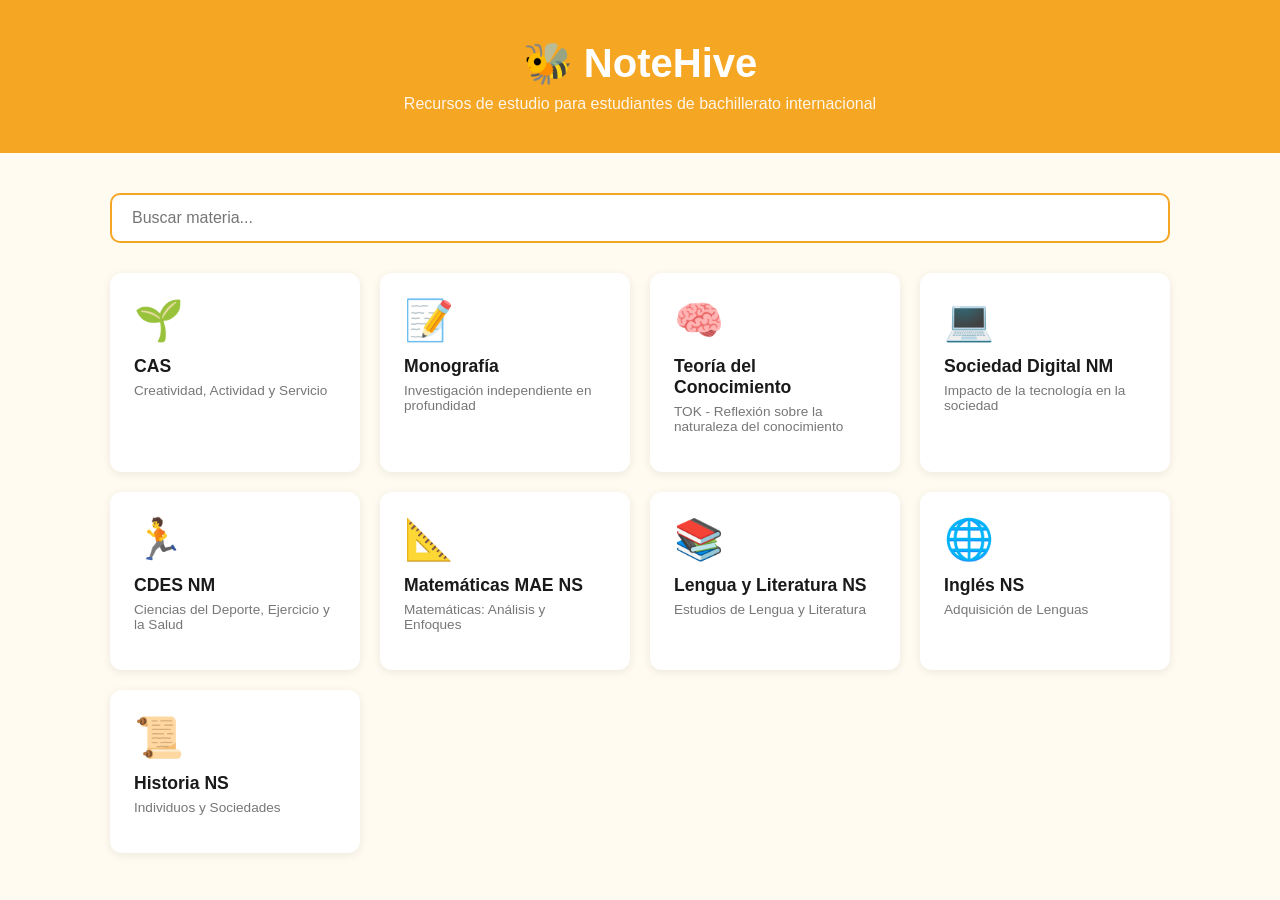
==== index.html @ b163bf1d "feat: estructura base y tarjetas de materias" ====
<!DOCTYPE html>
<html lang="es">
<head>
  <meta charset="UTF-8" />
  <meta name="viewport" content="width=device-width, initial-scale=1.0"/>
  <title>NoteHive 🐝</title>
  <link rel="stylesheet" href="css/styles.css" />
</head>
<body>

  <header>
    <h1>🐝 NoteHive</h1>
    <p>Recursos de estudio para estudiantes de bachillerato internacional</p>
  </header>

  <main>
    <input type="text" id="search" placeholder="Buscar materia..." />
    <div id="subjects-container"></div>
  </main>

  <script src="js/main.js"></script>
</body>
</html>
---- css/styles.css ----
* {
  margin: 0;
  padding: 0;
  box-sizing: border-box;
}

body {
  font-family: 'Segoe UI', sans-serif;
  background-color: #fffbf0;
  color: #2d2d2d;
}

header {
  background-color: #f5a623;
  padding: 40px 20px;
  text-align: center;
}

header h1 {
  font-size: 2.5rem;
  color: white;
}

header p {
  color: white;
  margin-top: 8px;
  font-size: 1rem;
  opacity: 0.9;
}

main {
  max-width: 1100px;
  margin: 40px auto;
  padding: 0 20px;
}

#search {
  width: 100%;
  padding: 14px 20px;
  font-size: 1rem;
  border: 2px solid #f5a623;
  border-radius: 10px;
  margin-bottom: 30px;
  outline: none;
}

#search:focus {
  border-color: #e09000;
}

#subjects-container {
  display: grid;
  grid-template-columns: repeat(auto-fill, minmax(250px, 1fr));
  gap: 20px;
}

.card {
  background: white;
  border-radius: 12px;
  padding: 24px;
  box-shadow: 0 2px 10px rgba(0,0,0,0.08);
  transition: transform 0.2s;
  cursor: pointer;
}

.card:hover {
  transform: translateY(-4px);
}

.card-emoji {
  font-size: 2.5rem;
  margin-bottom: 12px;
}

.card h2 {
  font-size: 1.1rem;
  margin-bottom: 6px;
  color: #1a1a1a;
}

.card p {
  font-size: 0.85rem;
  color: #777;
  margin-bottom: 14px;
}

.tags {
  display: flex;
  flex-wrap: wrap;
  gap: 6px;
}

.tag {
  background-color: #fff4e0;
  color: #e09000;
  font-size: 0.75rem;
  padding: 4px 10px;
  border-radius: 20px;
  font-weight: 600;
}
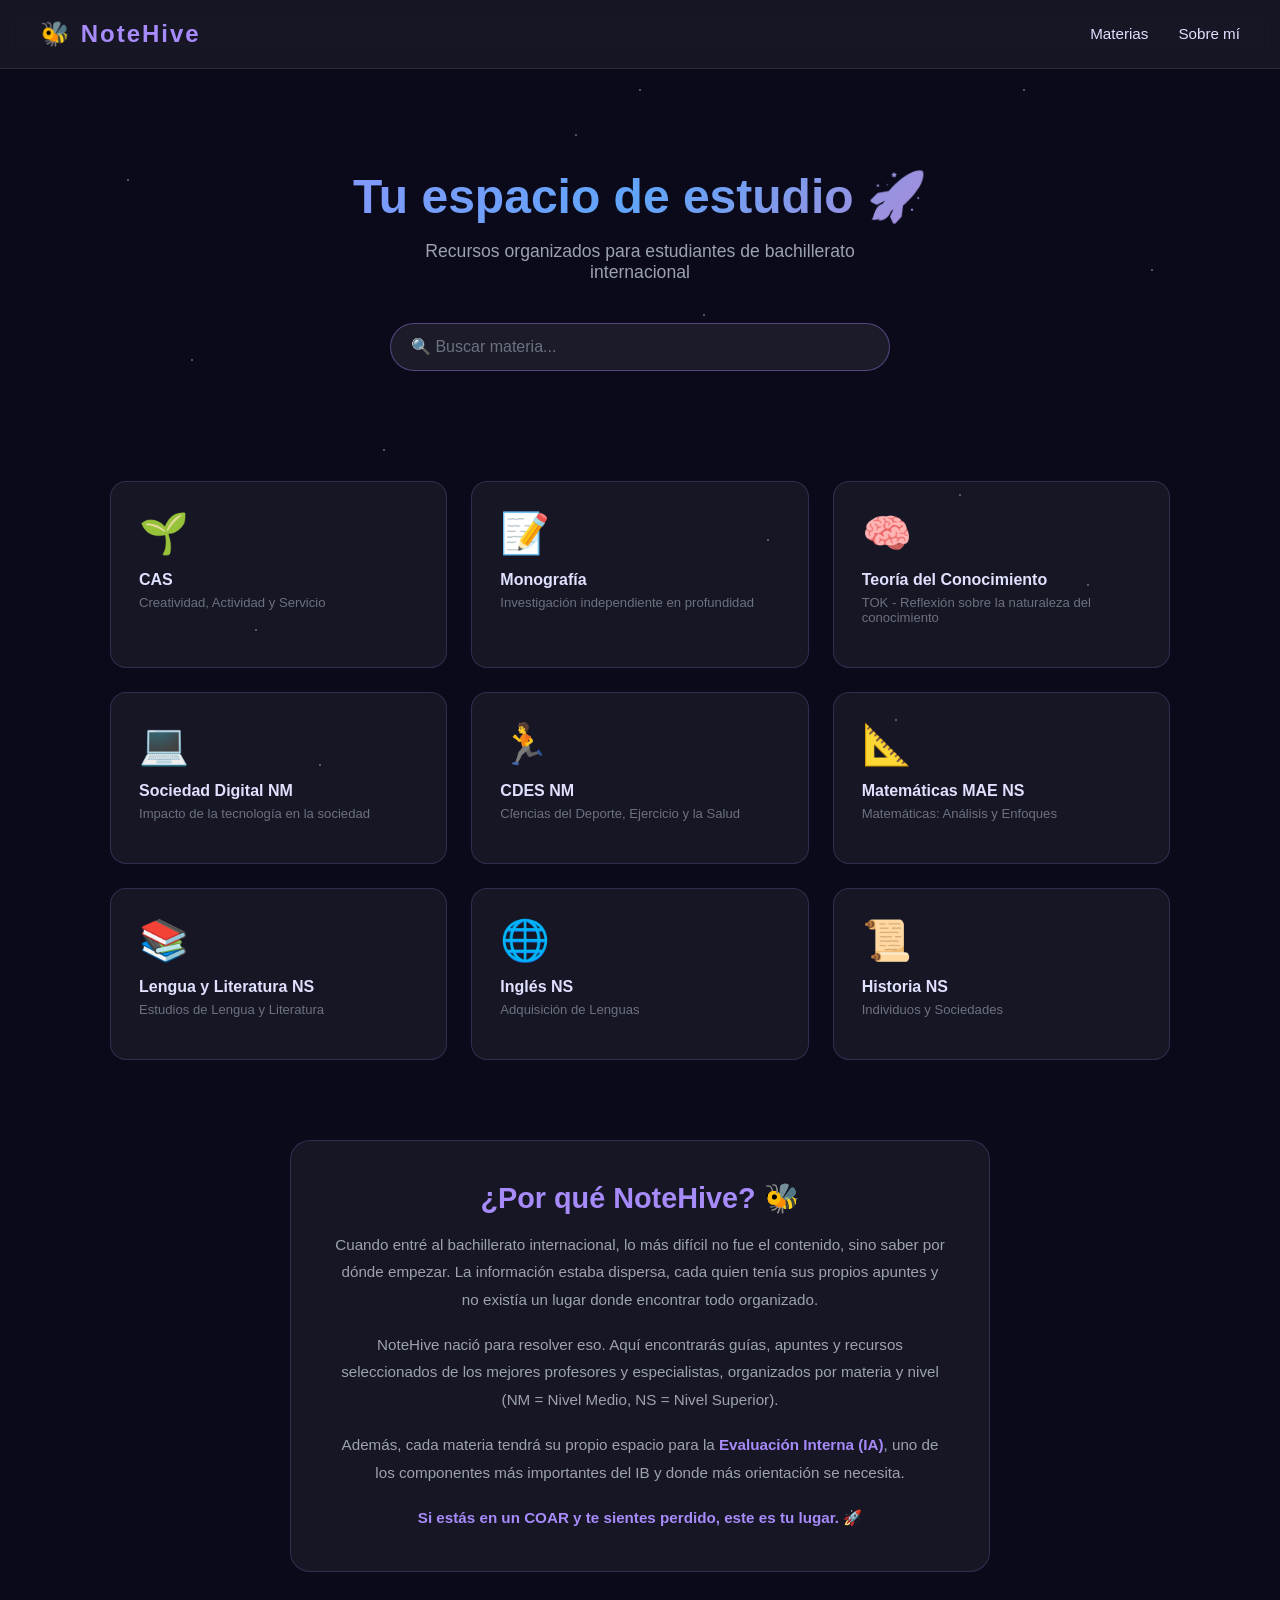
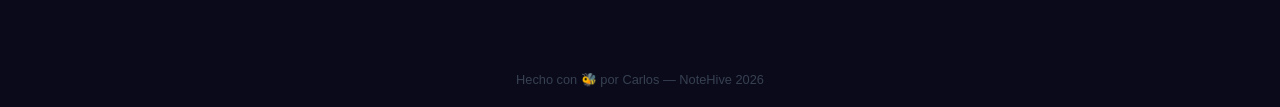
==== commit ad465763: "feat: sección sobre NoteHive y por qué fue creado" ====
--- a/index.html
+++ b/index.html
@@ -8,15 +8,52 @@
 </head>
 <body>
 
-  <header>
+  <nav>
     <h1>🐝 NoteHive</h1>
-    <p>Recursos de estudio para estudiantes de bachillerato internacional</p>
-  </header>
+    <ul>
+      <li><a href="#materias">Materias</a></li>
+      <li><a href="#sobre-mi">Sobre mí</a></li>
+    </ul>
+  </nav>
 
-  <main>
-    <input type="text" id="search" placeholder="Buscar materia..." />
+  <section class="hero">
+    <h2>Tu espacio de estudio 🚀</h2>
+    <p>Recursos organizados para estudiantes de bachillerato internacional</p>
+    <input type="text" id="search" placeholder="🔍 Buscar materia..." />
+  </section>
+
+  <main id="materias">
     <div id="subjects-container"></div>
   </main>
+
+  <section id="sobre-mi">
+    <h2>¿Por qué NoteHive? 🐝</h2>
+    <p>
+      Cuando entré al bachillerato internacional, lo más difícil no fue el contenido, 
+      sino saber por dónde empezar. La información estaba dispersa, cada quien tenía 
+      sus propios apuntes y no existía un lugar donde encontrar todo organizado.
+    </p>
+    <br>
+    <p>
+      NoteHive nació para resolver eso. Aquí encontrarás guías, apuntes y recursos 
+      seleccionados de los mejores profesores y especialistas, organizados por materia 
+      y nivel (NM = Nivel Medio, NS = Nivel Superior).
+    </p>
+    <br>
+    <p>
+      Además, cada materia tendrá su propio espacio para la 
+      <strong style="color:#a78bfa">Evaluación Interna (IA)</strong>, 
+      uno de los componentes más importantes del IB y donde más orientación se necesita.
+    </p>
+    <br>
+    <p style="color:#a78bfa; font-weight:600;">
+      Si estás en un COAR y te sientes perdido, este es tu lugar. 🚀
+    </p>
+  </section>
+
+  <footer>
+    <p>Hecho con 🐝 por Carlos — NoteHive 2026</p>
+  </footer>
 
   <script src="js/main.js"></script>
 </body>
--- a/css/styles.css
+++ b/css/styles.css
@@ -6,81 +6,165 @@
 
 body {
   font-family: 'Segoe UI', sans-serif;
-  background-color: #fffbf0;
-  color: #2d2d2d;
-}
-
-header {
-  background-color: #f5a623;
-  padding: 40px 20px;
+  background-color: #0a0a1a;
+  color: #e0e0ff;
+  min-height: 100vh;
+}
+
+/* ESTRELLAS */
+body::before {
+  content: '';
+  position: fixed;
+  top: 0; left: 0;
+  width: 100%; height: 100%;
+  background-image:
+    radial-gradient(1px 1px at 10% 20%, white, transparent),
+    radial-gradient(1px 1px at 30% 50%, white, transparent),
+    radial-gradient(1px 1px at 50% 10%, white, transparent),
+    radial-gradient(1px 1px at 70% 80%, white, transparent),
+    radial-gradient(1px 1px at 90% 30%, white, transparent),
+    radial-gradient(1px 1px at 20% 70%, white, transparent),
+    radial-gradient(1px 1px at 60% 60%, white, transparent),
+    radial-gradient(1px 1px at 80% 10%, white, transparent),
+    radial-gradient(1px 1px at 40% 90%, white, transparent),
+    radial-gradient(1px 1px at 15% 40%, white, transparent),
+    radial-gradient(1px 1px at 55% 35%, white, transparent),
+    radial-gradient(1px 1px at 75% 55%, white, transparent),
+    radial-gradient(1px 1px at 25% 85%, white, transparent),
+    radial-gradient(1px 1px at 85% 65%, white, transparent),
+    radial-gradient(1px 1px at 45% 15%, white, transparent);
+  pointer-events: none;
+  z-index: 0;
+}
+
+/* NAVBAR */
+nav {
+  display: flex;
+  justify-content: space-between;
+  align-items: center;
+  padding: 20px 40px;
+  background: rgba(255,255,255,0.05);
+  backdrop-filter: blur(10px);
+  border-bottom: 1px solid rgba(255,255,255,0.1);
+  position: sticky;
+  top: 0;
+  z-index: 100;
+}
+
+nav h1 {
+  font-size: 1.5rem;
+  color: #a78bfa;
+  letter-spacing: 2px;
+}
+
+nav ul {
+  list-style: none;
+  display: flex;
+  gap: 30px;
+}
+
+nav ul li a {
+  color: #e0e0ff;
+  text-decoration: none;
+  font-size: 0.95rem;
+  transition: color 0.2s;
+}
+
+nav ul li a:hover {
+  color: #a78bfa;
+}
+
+/* HERO */
+.hero {
   text-align: center;
-}
-
-header h1 {
-  font-size: 2.5rem;
+  padding: 100px 20px 60px;
+  position: relative;
+  z-index: 1;
+}
+
+.hero h2 {
+  font-size: 3rem;
+  background: linear-gradient(135deg, #a78bfa, #60a5fa, #f472b6);
+  -webkit-background-clip: text;
+  -webkit-text-fill-color: transparent;
+  margin-bottom: 16px;
+}
+
+.hero p {
+  font-size: 1.1rem;
+  color: #9ca3af;
+  max-width: 500px;
+  margin: 0 auto 40px;
+}
+
+/* SEARCH */
+#search {
+  display: block;
+  margin: 0 auto 50px;
+  width: 100%;
+  max-width: 500px;
+  padding: 14px 20px;
+  font-size: 1rem;
+  background: rgba(255,255,255,0.07);
+  border: 1px solid rgba(167,139,250,0.4);
+  border-radius: 30px;
   color: white;
-}
-
-header p {
-  color: white;
-  margin-top: 8px;
-  font-size: 1rem;
-  opacity: 0.9;
-}
-
+  outline: none;
+  transition: border 0.2s;
+}
+
+#search::placeholder {
+  color: #6b7280;
+}
+
+#search:focus {
+  border-color: #a78bfa;
+}
+
+/* MATERIAS */
 main {
   max-width: 1100px;
-  margin: 40px auto;
-  padding: 0 20px;
-}
-
-#search {
-  width: 100%;
-  padding: 14px 20px;
-  font-size: 1rem;
-  border: 2px solid #f5a623;
-  border-radius: 10px;
-  margin-bottom: 30px;
-  outline: none;
-}
-
-#search:focus {
-  border-color: #e09000;
+  margin: 0 auto;
+  padding: 0 20px 80px;
+  position: relative;
+  z-index: 1;
 }
 
 #subjects-container {
   display: grid;
   grid-template-columns: repeat(auto-fill, minmax(250px, 1fr));
-  gap: 20px;
+  gap: 24px;
 }
 
 .card {
-  background: white;
-  border-radius: 12px;
-  padding: 24px;
-  box-shadow: 0 2px 10px rgba(0,0,0,0.08);
-  transition: transform 0.2s;
+  background: rgba(255,255,255,0.05);
+  border: 1px solid rgba(167,139,250,0.2);
+  border-radius: 16px;
+  padding: 28px;
   cursor: pointer;
+  transition: transform 0.2s, border-color 0.2s, box-shadow 0.2s;
 }
 
 .card:hover {
-  transform: translateY(-4px);
+  transform: translateY(-6px);
+  border-color: #a78bfa;
+  box-shadow: 0 0 20px rgba(167,139,250,0.2);
 }
 
 .card-emoji {
   font-size: 2.5rem;
-  margin-bottom: 12px;
+  margin-bottom: 14px;
 }
 
 .card h2 {
-  font-size: 1.1rem;
+  font-size: 1rem;
+  color: #e0e0ff;
   margin-bottom: 6px;
-  color: #1a1a1a;
 }
 
 .card p {
-  font-size: 0.85rem;
-  color: #777;
+  font-size: 0.82rem;
+  color: #6b7280;
   margin-bottom: 14px;
 }
 
@@ -91,10 +175,104 @@
 }
 
 .tag {
-  background-color: #fff4e0;
-  color: #e09000;
-  font-size: 0.75rem;
+  background: rgba(167,139,250,0.15);
+  color: #a78bfa;
+  font-size: 0.72rem;
   padding: 4px 10px;
   border-radius: 20px;
   font-weight: 600;
+}
+
+/* SOBRE MI */
+#sobre-mi {
+  max-width: 700px;
+  margin: 0 auto 80px;
+  padding: 40px;
+  background: rgba(255,255,255,0.05);
+  border: 1px solid rgba(167,139,250,0.2);
+  border-radius: 20px;
+  position: relative;
+  z-index: 1;
+  text-align: center;
+}
+
+#sobre-mi h2 {
+  font-size: 1.8rem;
+  color: #a78bfa;
+  margin-bottom: 16px;
+}
+
+#sobre-mi p {
+  color: #9ca3af;
+  line-height: 1.8;
+  font-size: 0.95rem;
+}
+
+/* FOOTER */
+footer {
+  text-align: center;
+  padding: 20px;
+  color: #374151;
+  font-size: 0.8rem;
+  position: relative;
+  z-index: 1;
+}
+/* PÁGINA DE MATERIA */
+.seccion {
+  margin-bottom: 50px;
+  position: relative;
+  z-index: 1;
+}
+
+.seccion h3 {
+  font-size: 1.3rem;
+  color: #a78bfa;
+  margin-bottom: 20px;
+  border-bottom: 1px solid rgba(167,139,250,0.2);
+  padding-bottom: 10px;
+}
+
+.recursos-grid {
+  display: grid;
+  grid-template-columns: repeat(auto-fill, minmax(250px, 1fr));
+  gap: 16px;
+}
+
+.recurso-card {
+  background: rgba(255,255,255,0.05);
+  border: 1px solid rgba(167,139,250,0.2);
+  border-radius: 12px;
+  padding: 20px;
+  text-decoration: none;
+  color: #e0e0ff;
+  transition: transform 0.2s, border-color 0.2s, box-shadow 0.2s;
+  display: block;
+}
+
+.recurso-card:hover {
+  transform: translateY(-4px);
+  border-color: #a78bfa;
+  box-shadow: 0 0 20px rgba(167,139,250,0.2);
+}
+
+.recurso-card h4 {
+  font-size: 0.95rem;
+  margin-bottom: 6px;
+  color: #e0e0ff;
+}
+
+.recurso-card p {
+  font-size: 0.82rem;
+  color: #6b7280;
+  margin-bottom: 10px;
+}
+
+.fuente {
+  font-size: 0.75rem;
+  color: #a78bfa;
+}
+
+.vacio {
+  color: #6b7280;
+  font-size: 0.9rem;
 }
